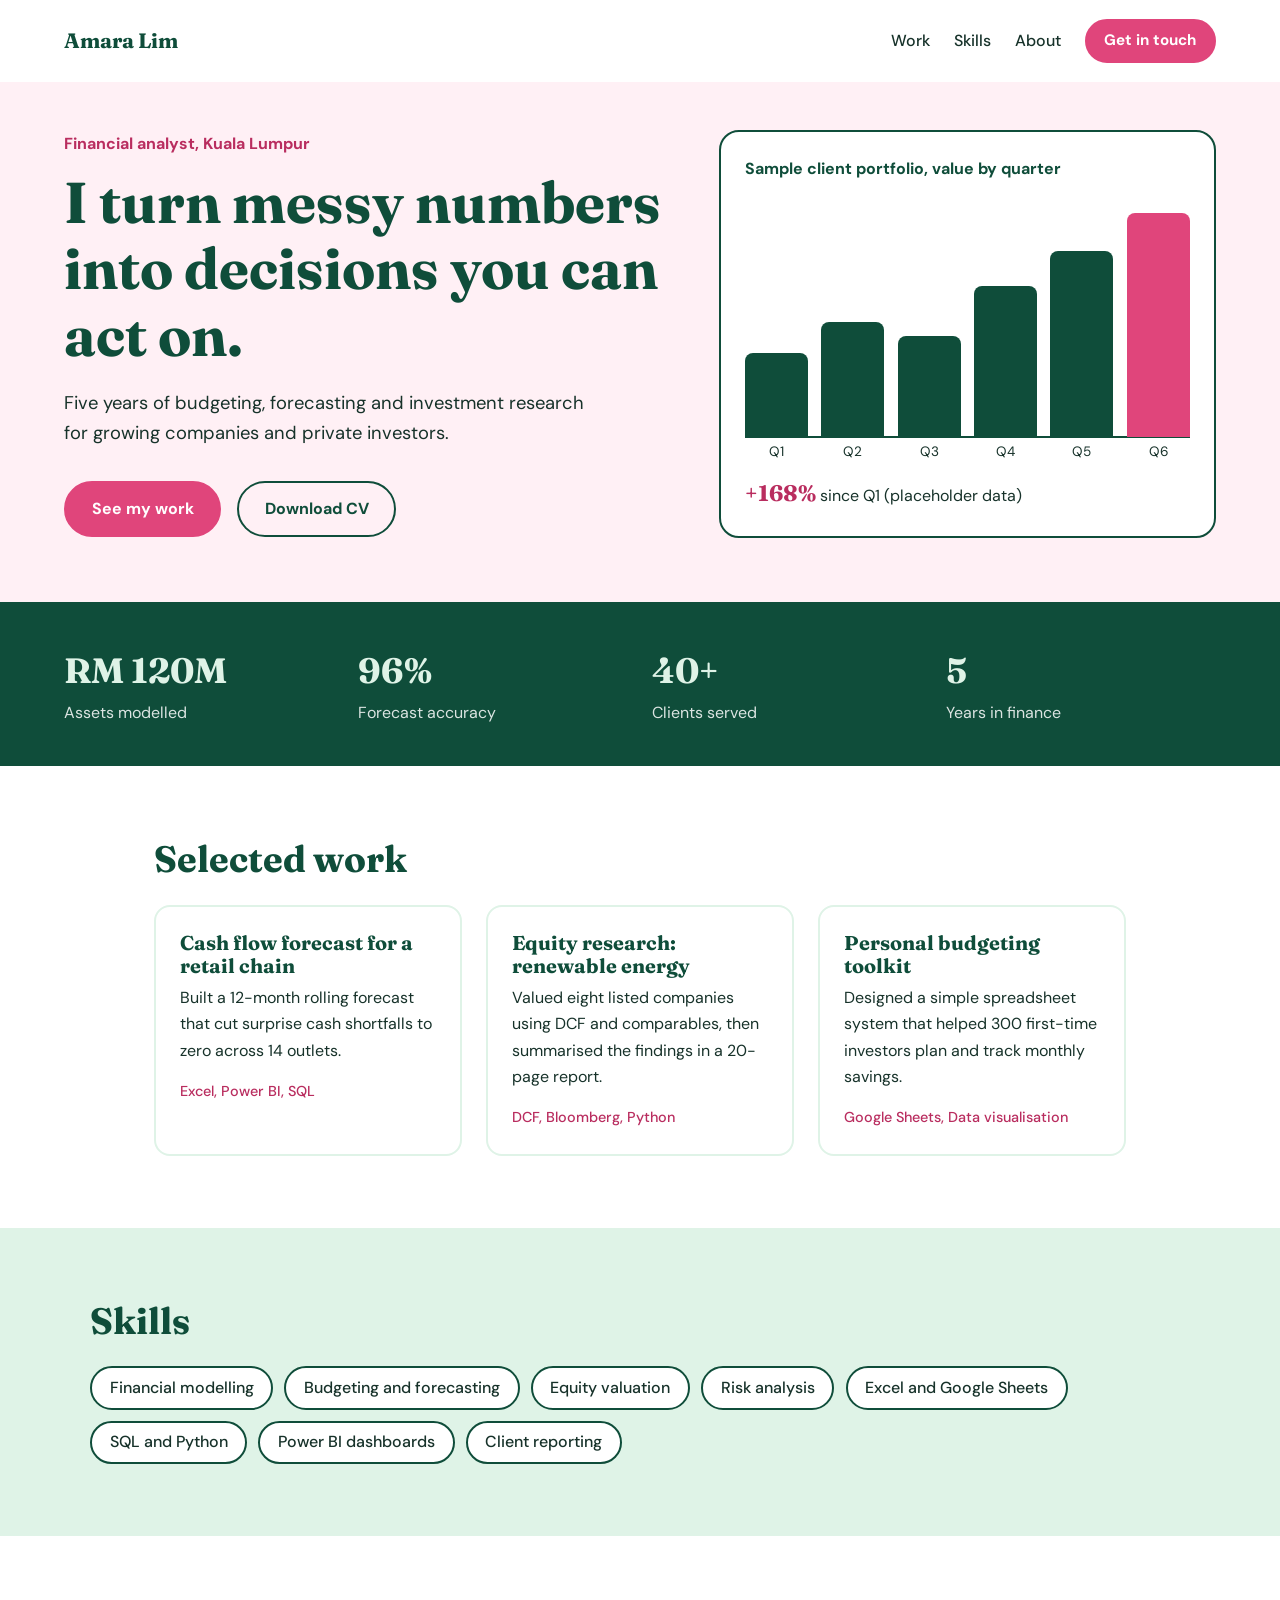
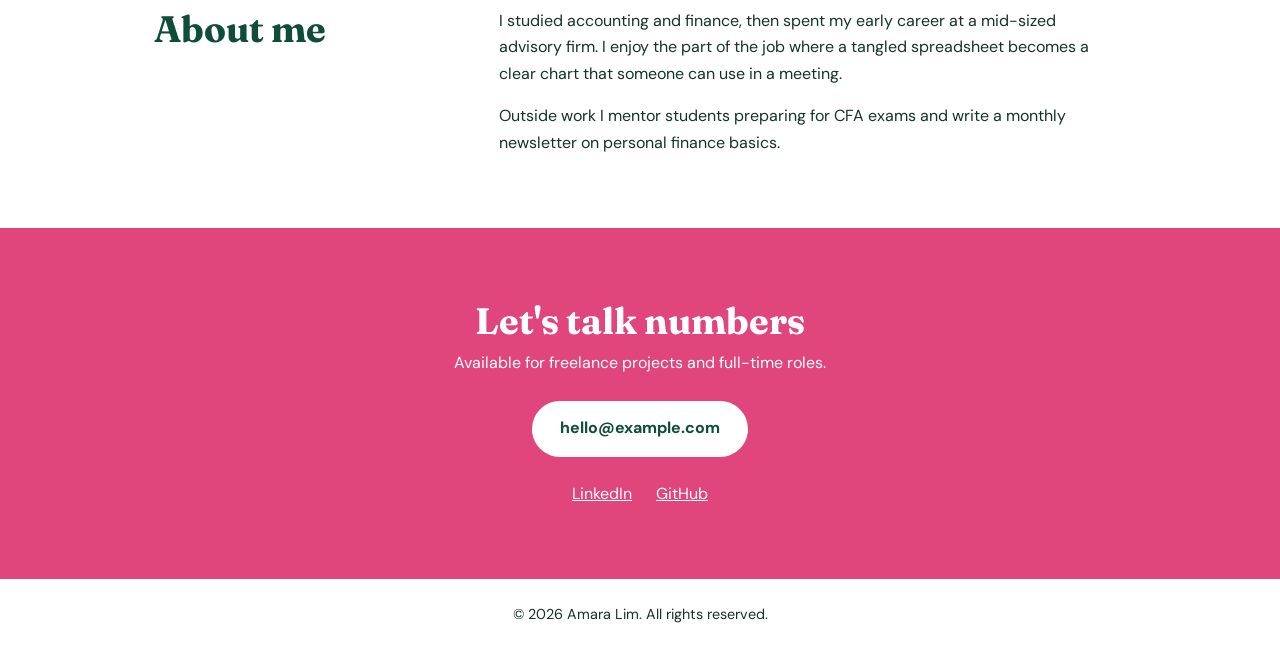
==== index.html @ 785788eb "Add files via upload" ====
<!DOCTYPE html>
<html lang="en">
<head>
  <meta charset="UTF-8">
  <meta name="viewport" content="width=device-width, initial-scale=1">
  <title>Amara Lim | Financial Analyst</title>
  <meta name="description" content="Portfolio of Amara Lim, a financial analyst specialising in budgeting, forecasting and investment research.">
  <link rel="preconnect" href="https://fonts.googleapis.com">
  <link rel="preconnect" href="https://fonts.gstatic.com" crossorigin>
  <link href="https://fonts.googleapis.com/css2?family=DM+Sans:wght@400;500;700&family=Fraunces:opsz,wght@9..144,500;9..144,700&display=swap" rel="stylesheet">
  <link rel="stylesheet" href="style.css">
</head>
<body>

<header class="site-header">
  <a class="logo" href="#top">Amara Lim</a>
  <nav aria-label="Main">
    <a href="#work">Work</a>
    <a href="#skills">Skills</a>
    <a href="#about">About</a>
    <a class="btn btn-small" href="#contact">Get in touch</a>
  </nav>
</header>

<main id="top">

  <section class="hero">
    <div class="hero-text">
      <p class="intro">Financial analyst, Kuala Lumpur</p>
      <h1>I turn messy numbers into decisions you can act on.</h1>
      <p class="lead">Five years of budgeting, forecasting and investment research for growing companies and private investors.</p>
      <div class="actions">
        <a class="btn" href="#work">See my work</a>
        <a class="btn btn-outline" href="resume.pdf">Download CV</a>
      </div>
    </div>

    <figure class="chart" aria-label="Sample chart: portfolio value growing over six quarters">
      <figcaption>Sample client portfolio, value by quarter</figcaption>
      <div class="bars">
        <div class="bar" style="--h:35%"><span>Q1</span></div>
        <div class="bar" style="--h:48%"><span>Q2</span></div>
        <div class="bar" style="--h:42%"><span>Q3</span></div>
        <div class="bar" style="--h:63%"><span>Q4</span></div>
        <div class="bar" style="--h:78%"><span>Q5</span></div>
        <div class="bar bar-latest" style="--h:94%"><span>Q6</span></div>
      </div>
      <p class="chart-note"><strong>+168%</strong> since Q1 (placeholder data)</p>
    </figure>
  </section>

  <section class="stats" aria-label="Highlights">
    <dl>
      <div><dt>Assets modelled</dt><dd>RM 120M</dd></div>
      <div><dt>Forecast accuracy</dt><dd>96%</dd></div>
      <div><dt>Clients served</dt><dd>40+</dd></div>
      <div><dt>Years in finance</dt><dd>5</dd></div>
    </dl>
  </section>

  <section id="work" class="section">
    <h2>Selected work</h2>
    <div class="work-list">
      <article class="work">
        <h3>Cash flow forecast for a retail chain</h3>
        <p>Built a 12-month rolling forecast that cut surprise cash shortfalls to zero across 14 outlets.</p>
        <p class="tags">Excel, Power BI, SQL</p>
      </article>
      <article class="work">
        <h3>Equity research: renewable energy</h3>
        <p>Valued eight listed companies using DCF and comparables, then summarised the findings in a 20-page report.</p>
        <p class="tags">DCF, Bloomberg, Python</p>
      </article>
      <article class="work">
        <h3>Personal budgeting toolkit</h3>
        <p>Designed a simple spreadsheet system that helped 300 first-time investors plan and track monthly savings.</p>
        <p class="tags">Google Sheets, Data visualisation</p>
      </article>
    </div>
  </section>

  <section id="skills" class="section section-tint">
    <h2>Skills</h2>
    <ul class="skills">
      <li>Financial modelling</li>
      <li>Budgeting and forecasting</li>
      <li>Equity valuation</li>
      <li>Risk analysis</li>
      <li>Excel and Google Sheets</li>
      <li>SQL and Python</li>
      <li>Power BI dashboards</li>
      <li>Client reporting</li>
    </ul>
  </section>

  <section id="about" class="section about">
    <h2>About me</h2>
    <div>
      <p>I studied accounting and finance, then spent my early career at a mid-sized advisory firm. I enjoy the part of the job where a tangled spreadsheet becomes a clear chart that someone can use in a meeting.</p>
      <p>Outside work I mentor students preparing for CFA exams and write a monthly newsletter on personal finance basics.</p>
    </div>
  </section>

  <section id="contact" class="contact">
    <h2>Let's talk numbers</h2>
    <p>Available for freelance projects and full-time roles.</p>
    <a class="btn btn-light" href="mailto:hello@example.com">hello@example.com</a>
    <p class="links"><a href="https://linkedin.com/">LinkedIn</a> <a href="https://github.com/">GitHub</a></p>
  </section>

</main>

<footer class="site-footer">
  <p>&copy; 2026 Amara Lim. All rights reserved.</p>
</footer>

</body>
</html>
---- style.css ----
:root {
  --white: #ffffff;
  --blush: #fff0f5;
  --pink: #e0457b;
  --pink-dark: #b92d5f;
  --green: #0f4d3a;
  --mint: #dff3e7;
  --ink: #17322a;
  --serif: "Fraunces", Georgia, serif;
  --sans: "DM Sans", system-ui, sans-serif;
}

* { box-sizing: border-box; margin: 0; }
html { scroll-behavior: smooth; }
body {
  font-family: var(--sans);
  color: var(--ink);
  background: var(--white);
  line-height: 1.65;
}
a { color: inherit; }
:focus-visible { outline: 3px solid var(--pink); outline-offset: 3px; }

h1, h2, h3 { font-family: var(--serif); color: var(--green); line-height: 1.15; }
h1 { font-size: clamp(2.2rem, 5vw, 3.6rem); font-weight: 700; }
h2 { font-size: clamp(1.7rem, 3vw, 2.3rem); margin-bottom: 1.5rem; }
h3 { font-size: 1.25rem; margin-bottom: .5rem; }

/* Header */
.site-header {
  display: flex; justify-content: space-between; align-items: center;
  flex-wrap: wrap; gap: 1rem;
  padding: 1.2rem clamp(1.2rem, 5vw, 4rem);
}
.logo { font-family: var(--serif); font-weight: 700; font-size: 1.3rem; color: var(--green); text-decoration: none; }
.site-header nav { display: flex; align-items: center; gap: 1.5rem; flex-wrap: wrap; }
.site-header nav a:not(.btn) { text-decoration: none; font-weight: 500; }
.site-header nav a:not(.btn):hover { color: var(--pink-dark); }

/* Buttons */
.btn {
  display: inline-block; padding: .8rem 1.6rem; border-radius: 999px;
  background: var(--pink); color: var(--white); font-weight: 700;
  text-decoration: none; border: 2px solid var(--pink);
  transition: background .2s, color .2s;
}
.btn:hover { background: var(--pink-dark); border-color: var(--pink-dark); }
.btn-small { padding: .45rem 1.1rem; font-size: .95rem; }
.btn-outline { background: transparent; color: var(--green); border-color: var(--green); }
.btn-outline:hover { background: var(--green); border-color: var(--green); color: var(--white); }
.btn-light { background: var(--white); color: var(--green); border-color: var(--white); }
.btn-light:hover { background: var(--blush); border-color: var(--blush); }

/* Hero */
.hero {
  display: grid; grid-template-columns: 1.1fr .9fr; gap: 3rem; align-items: center;
  padding: 3rem clamp(1.2rem, 5vw, 4rem) 4rem;
  background: var(--blush);
}
.intro { color: var(--pink-dark); font-weight: 700; margin-bottom: .8rem; }
.lead { font-size: 1.15rem; max-width: 34rem; margin: 1.2rem 0 2rem; }
.actions { display: flex; gap: 1rem; flex-wrap: wrap; }

/* Pure CSS chart: the one memorable element */
.chart {
  background: var(--white); border-radius: 20px; padding: 1.5rem;
  border: 2px solid var(--green);
}
.chart figcaption { font-weight: 700; color: var(--green); margin-bottom: 1rem; }
.bars { display: flex; align-items: flex-end; gap: .8rem; height: 240px; border-bottom: 2px solid var(--green); }
.bar {
  flex: 1; height: var(--h); background: var(--green);
  border-radius: 8px 8px 0 0; position: relative;
  transform-origin: bottom; animation: grow .9s ease-out both;
}
.bar:nth-child(2) { animation-delay: .08s; }
.bar:nth-child(3) { animation-delay: .16s; }
.bar:nth-child(4) { animation-delay: .24s; }
.bar:nth-child(5) { animation-delay: .32s; }
.bar:nth-child(6) { animation-delay: .4s; }
.bar-latest { background: var(--pink); }
.bar span { position: absolute; bottom: -1.7rem; left: 50%; transform: translateX(-50%); font-size: .85rem; }
.chart-note { margin-top: 2.3rem; }
.chart-note strong { color: var(--pink-dark); font-size: 1.4rem; font-family: var(--serif); }
@keyframes grow { from { transform: scaleY(0); } to { transform: scaleY(1); } }

/* Stats */
.stats { background: var(--green); color: var(--white); padding: 2.5rem clamp(1.2rem, 5vw, 4rem); }
.stats dl { display: grid; grid-template-columns: repeat(auto-fit, minmax(150px, 1fr)); gap: 1.5rem; }
.stats dd { font-family: var(--serif); font-size: 2.2rem; font-weight: 700; color: var(--mint); }
.stats dt { order: 2; opacity: .85; }
.stats dl div { display: flex; flex-direction: column; }

/* Sections */
.section { padding: 4.5rem clamp(1.2rem, 5vw, 4rem); max-width: 1100px; margin: 0 auto; }
.section-tint { max-width: none; background: var(--mint); }
.section-tint > * { max-width: 1100px; margin-left: auto; margin-right: auto; }

.work-list { display: grid; grid-template-columns: repeat(auto-fit, minmax(260px, 1fr)); gap: 1.5rem; }
.work { padding: 1.5rem; border-radius: 16px; border: 2px solid var(--mint); }
.work:hover { border-color: var(--pink); }
.tags { margin-top: 1rem; font-size: .9rem; color: var(--pink-dark); font-weight: 500; }

.skills { list-style: none; padding: 0; display: flex; flex-wrap: wrap; gap: .7rem; }
.skills li { background: var(--white); border: 2px solid var(--green); border-radius: 999px; padding: .4rem 1.1rem; font-weight: 500; }

.about { display: grid; grid-template-columns: 1fr 2fr; gap: 2rem; }
.about h2 { margin: 0; }
.about p + p { margin-top: 1rem; }
.about p { max-width: 38rem; }

/* Contact and footer */
.contact { background: var(--pink); color: var(--white); text-align: center; padding: 4.5rem 1.2rem; }
.contact h2 { color: var(--white); margin-bottom: .5rem; }
.contact .btn { margin-top: 1.5rem; }
.links { margin-top: 1.5rem; display: flex; gap: 1.5rem; justify-content: center; }
.site-footer { text-align: center; padding: 1.5rem; font-size: .9rem; }

/* Mobile */
@media (max-width: 800px) {
  .hero, .about { grid-template-columns: 1fr; }
}
@media (prefers-reduced-motion: reduce) {
  html { scroll-behavior: auto; }
  .bar { animation: none; }
}
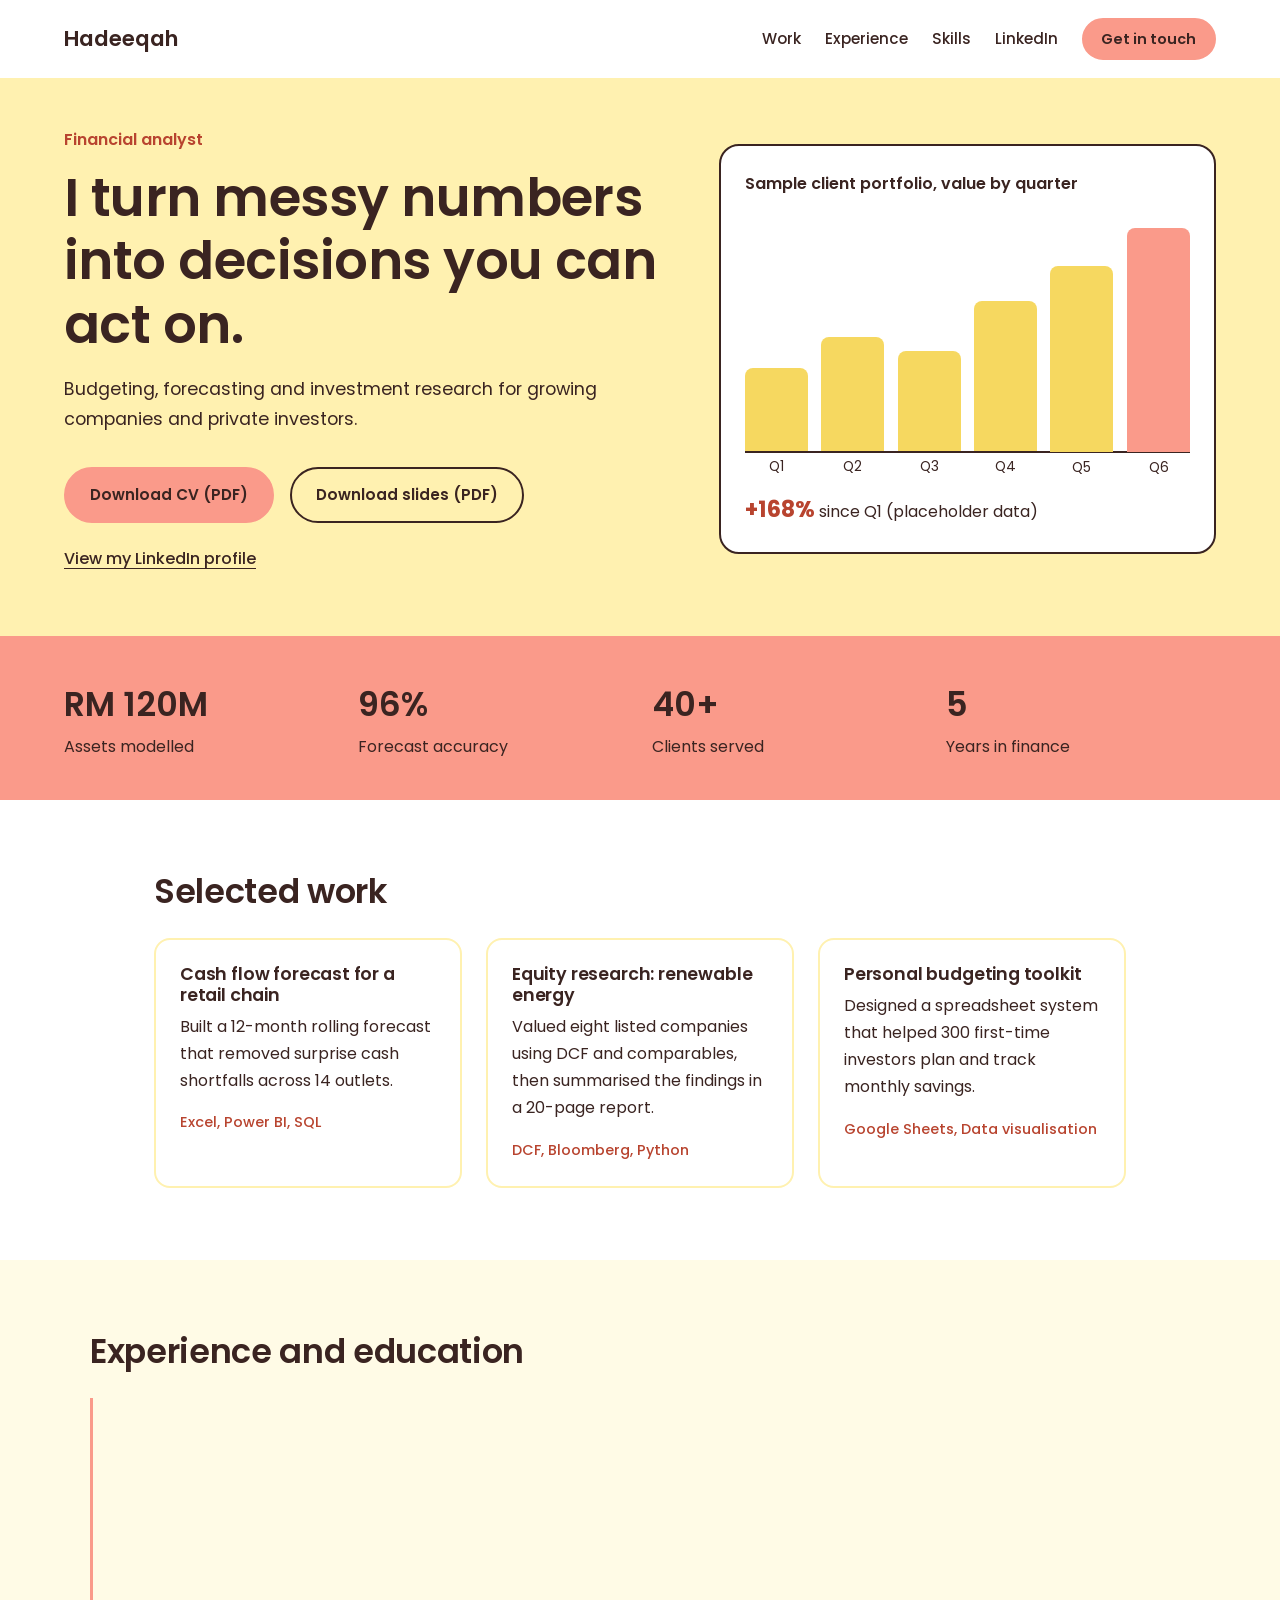
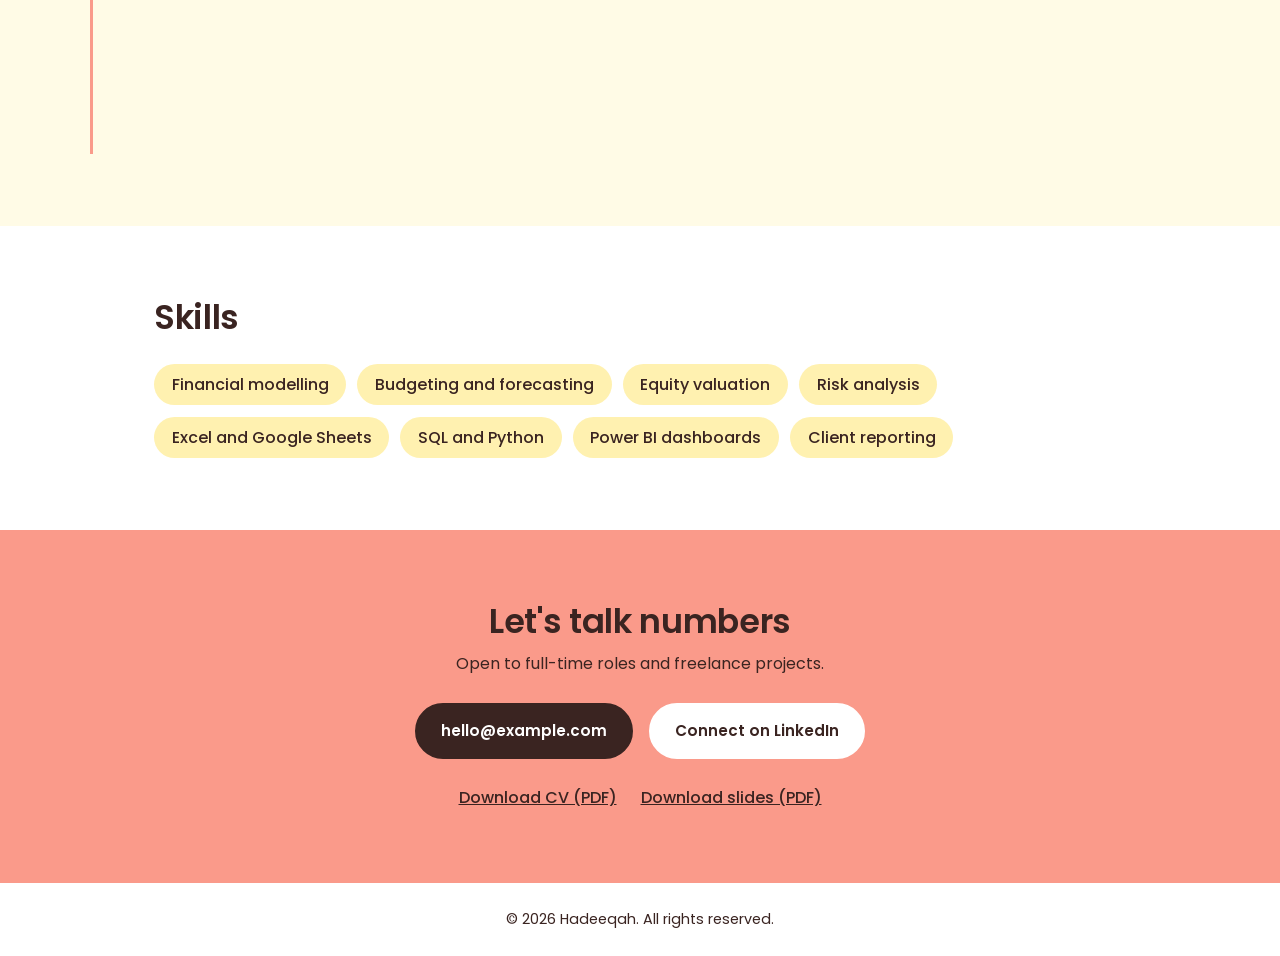
==== commit e9d63647: "Add files via upload" ====
--- a/index.html
+++ b/index.html
@@ -3,21 +3,22 @@
 <head>
   <meta charset="UTF-8">
   <meta name="viewport" content="width=device-width, initial-scale=1">
-  <title>Amara Lim | Financial Analyst</title>
-  <meta name="description" content="Portfolio of Amara Lim, a financial analyst specialising in budgeting, forecasting and investment research.">
+  <title>Hadeeqah | Financial Analyst</title>
+  <meta name="description" content="Portfolio and CV of Hadeeqah, a financial analyst specialising in budgeting, forecasting and investment research.">
   <link rel="preconnect" href="https://fonts.googleapis.com">
   <link rel="preconnect" href="https://fonts.gstatic.com" crossorigin>
-  <link href="https://fonts.googleapis.com/css2?family=DM+Sans:wght@400;500;700&family=Fraunces:opsz,wght@9..144,500;9..144,700&display=swap" rel="stylesheet">
+  <link href="https://fonts.googleapis.com/css2?family=Poppins:wght@400;500;600&display=swap" rel="stylesheet">
   <link rel="stylesheet" href="style.css">
 </head>
 <body>
 
 <header class="site-header">
-  <a class="logo" href="#top">Amara Lim</a>
+  <a class="logo" href="#top">Hadeeqah</a>
   <nav aria-label="Main">
     <a href="#work">Work</a>
+    <a href="#experience">Experience</a>
     <a href="#skills">Skills</a>
-    <a href="#about">About</a>
+    <a href="https://www.linkedin.com/in/nurhadeeqah/" target="_blank" rel="noopener">LinkedIn</a>
     <a class="btn btn-small" href="#contact">Get in touch</a>
   </nav>
 </header>
@@ -26,13 +27,14 @@
 
   <section class="hero">
     <div class="hero-text">
-      <p class="intro">Financial analyst, Kuala Lumpur</p>
+      <p class="intro">Financial analyst</p>
       <h1>I turn messy numbers into decisions you can act on.</h1>
-      <p class="lead">Five years of budgeting, forecasting and investment research for growing companies and private investors.</p>
+      <p class="lead">Budgeting, forecasting and investment research for growing companies and private investors.</p>
       <div class="actions">
-        <a class="btn" href="#work">See my work</a>
-        <a class="btn btn-outline" href="resume.pdf">Download CV</a>
+        <a class="btn" href="Hadeeqah-CV.pdf" download>Download CV (PDF)</a>
+        <a class="btn btn-outline" href="Hadeeqah-Slides.pdf" download>Download slides (PDF)</a>
       </div>
+      <p class="hero-link"><a href="https://www.linkedin.com/in/nurhadeeqah/" target="_blank" rel="noopener">View my LinkedIn profile</a></p>
     </div>
 
     <figure class="chart" aria-label="Sample chart: portfolio value growing over six quarters">
@@ -63,7 +65,7 @@
     <div class="work-list">
       <article class="work">
         <h3>Cash flow forecast for a retail chain</h3>
-        <p>Built a 12-month rolling forecast that cut surprise cash shortfalls to zero across 14 outlets.</p>
+        <p>Built a 12-month rolling forecast that removed surprise cash shortfalls across 14 outlets.</p>
         <p class="tags">Excel, Power BI, SQL</p>
       </article>
       <article class="work">
@@ -73,13 +75,36 @@
       </article>
       <article class="work">
         <h3>Personal budgeting toolkit</h3>
-        <p>Designed a simple spreadsheet system that helped 300 first-time investors plan and track monthly savings.</p>
+        <p>Designed a spreadsheet system that helped 300 first-time investors plan and track monthly savings.</p>
         <p class="tags">Google Sheets, Data visualisation</p>
       </article>
     </div>
   </section>
 
-  <section id="skills" class="section section-tint">
+  <section id="experience" class="section section-tint">
+    <div class="inner">
+      <h2>Experience and education</h2>
+      <ol class="timeline">
+        <li>
+          <p class="when">2023 to present</p>
+          <h3>Financial Analyst, Company Name</h3>
+          <p>Own the monthly forecast and variance reporting for three business units. Present findings to senior management.</p>
+        </li>
+        <li>
+          <p class="when">2021 to 2023</p>
+          <h3>Junior Analyst, Company Name</h3>
+          <p>Prepared budgets, supported audits and automated recurring reports, saving the team about 10 hours a week.</p>
+        </li>
+        <li>
+          <p class="when">2017 to 2021</p>
+          <h3>BSc Accounting and Finance, University Name</h3>
+          <p>Graduated with honours. Led the university investment society in its final year.</p>
+        </li>
+      </ol>
+    </div>
+  </section>
+
+  <section id="skills" class="section">
     <h2>Skills</h2>
     <ul class="skills">
       <li>Financial modelling</li>
@@ -93,25 +118,20 @@
     </ul>
   </section>
 
-  <section id="about" class="section about">
-    <h2>About me</h2>
-    <div>
-      <p>I studied accounting and finance, then spent my early career at a mid-sized advisory firm. I enjoy the part of the job where a tangled spreadsheet becomes a clear chart that someone can use in a meeting.</p>
-      <p>Outside work I mentor students preparing for CFA exams and write a monthly newsletter on personal finance basics.</p>
-    </div>
-  </section>
-
   <section id="contact" class="contact">
     <h2>Let's talk numbers</h2>
-    <p>Available for freelance projects and full-time roles.</p>
-    <a class="btn btn-light" href="mailto:hello@example.com">hello@example.com</a>
-    <p class="links"><a href="https://linkedin.com/">LinkedIn</a> <a href="https://github.com/">GitHub</a></p>
+    <p>Open to full-time roles and freelance projects.</p>
+    <div class="actions">
+      <a class="btn btn-dark" href="mailto:hello@example.com">hello@example.com</a>
+      <a class="btn btn-light" href="https://www.linkedin.com/in/nurhadeeqah/" target="_blank" rel="noopener">Connect on LinkedIn</a>
+    </div>
+    <p class="downloads"><a href="Hadeeqah-CV.pdf" download>Download CV (PDF)</a> <a href="Hadeeqah-Slides.pdf" download>Download slides (PDF)</a></p>
   </section>
 
 </main>
 
 <footer class="site-footer">
-  <p>&copy; 2026 Amara Lim. All rights reserved.</p>
+  <p>&copy; 2026 Hadeeqah. All rights reserved.</p>
 </footer>
 
 </body>
--- a/style.css
+++ b/style.css
@@ -1,126 +1,108 @@
+/* Optional: if you own the Hero New font, put the files in /fonts and they load automatically. */
+@font-face {
+  font-family: "Hero New";
+  src: local("Hero New"), local("HeroNew-Regular"), url("fonts/HeroNew-Regular.woff2") format("woff2");
+  font-weight: 400; font-display: swap;
+}
+@font-face {
+  font-family: "Hero New";
+  src: local("Hero New Semibold"), local("HeroNew-SemiBold"), url("fonts/HeroNew-SemiBold.woff2") format("woff2");
+  font-weight: 600; font-display: swap;
+}
+
 :root {
   --white: #ffffff;
-  --blush: #fff0f5;
-  --pink: #e0457b;
-  --pink-dark: #b92d5f;
-  --green: #0f4d3a;
-  --mint: #dff3e7;
-  --ink: #17322a;
-  --serif: "Fraunces", Georgia, serif;
-  --sans: "DM Sans", system-ui, sans-serif;
+  --yellow: #fff1b0;
+  --yellow-soft: #fffbe6;
+  --yellow-deep: #f6d860;
+  --salmon: #fa9a8a;
+  --salmon-deep: #b8442f;
+  --ink: #3a2421;
+  --font: "Hero New", "Hero", "Poppins", system-ui, sans-serif;
 }
 
 * { box-sizing: border-box; margin: 0; }
 html { scroll-behavior: smooth; }
-body {
-  font-family: var(--sans);
-  color: var(--ink);
-  background: var(--white);
-  line-height: 1.65;
-}
+body { font-family: var(--font); color: var(--ink); background: var(--white); line-height: 1.7; font-size: 1rem; }
 a { color: inherit; }
-:focus-visible { outline: 3px solid var(--pink); outline-offset: 3px; }
+:focus-visible { outline: 3px solid var(--salmon-deep); outline-offset: 3px; }
 
-h1, h2, h3 { font-family: var(--serif); color: var(--green); line-height: 1.15; }
-h1 { font-size: clamp(2.2rem, 5vw, 3.6rem); font-weight: 700; }
-h2 { font-size: clamp(1.7rem, 3vw, 2.3rem); margin-bottom: 1.5rem; }
-h3 { font-size: 1.25rem; margin-bottom: .5rem; }
+h1, h2, h3 { font-weight: 600; line-height: 1.2; letter-spacing: -.01em; }
+h1 { font-size: clamp(2.1rem, 4.6vw, 3.3rem); }
+h2 { font-size: clamp(1.6rem, 3vw, 2.1rem); margin-bottom: 1.6rem; }
+h3 { font-size: 1.1rem; margin-bottom: .4rem; }
 
 /* Header */
-.site-header {
-  display: flex; justify-content: space-between; align-items: center;
-  flex-wrap: wrap; gap: 1rem;
-  padding: 1.2rem clamp(1.2rem, 5vw, 4rem);
-}
-.logo { font-family: var(--serif); font-weight: 700; font-size: 1.3rem; color: var(--green); text-decoration: none; }
+.site-header { display: flex; justify-content: space-between; align-items: center; flex-wrap: wrap; gap: 1rem; padding: 1.1rem clamp(1.2rem, 5vw, 4rem); }
+.logo { font-weight: 600; font-size: 1.35rem; text-decoration: none; }
 .site-header nav { display: flex; align-items: center; gap: 1.5rem; flex-wrap: wrap; }
-.site-header nav a:not(.btn) { text-decoration: none; font-weight: 500; }
-.site-header nav a:not(.btn):hover { color: var(--pink-dark); }
+.site-header nav a:not(.btn) { text-decoration: none; font-weight: 500; font-size: .95rem; }
+.site-header nav a:not(.btn):hover { text-decoration: underline; text-decoration-color: var(--salmon); text-decoration-thickness: 3px; text-underline-offset: 6px; }
 
 /* Buttons */
-.btn {
-  display: inline-block; padding: .8rem 1.6rem; border-radius: 999px;
-  background: var(--pink); color: var(--white); font-weight: 700;
-  text-decoration: none; border: 2px solid var(--pink);
-  transition: background .2s, color .2s;
-}
-.btn:hover { background: var(--pink-dark); border-color: var(--pink-dark); }
-.btn-small { padding: .45rem 1.1rem; font-size: .95rem; }
-.btn-outline { background: transparent; color: var(--green); border-color: var(--green); }
-.btn-outline:hover { background: var(--green); border-color: var(--green); color: var(--white); }
-.btn-light { background: var(--white); color: var(--green); border-color: var(--white); }
-.btn-light:hover { background: var(--blush); border-color: var(--blush); }
+.btn { display: inline-block; padding: .8rem 1.5rem; border-radius: 999px; background: var(--salmon); color: var(--ink); font-weight: 600; font-size: .95rem; text-decoration: none; border: 2px solid var(--salmon); transition: background .2s, border-color .2s; }
+.btn:hover { background: var(--yellow-deep); border-color: var(--yellow-deep); }
+.btn-small { padding: .45rem 1.1rem; font-size: .9rem; }
+.btn-outline { background: transparent; border-color: var(--ink); }
+.btn-outline:hover { background: var(--ink); border-color: var(--ink); color: var(--white); }
+.btn-dark { background: var(--ink); border-color: var(--ink); color: var(--white); }
+.btn-dark:hover { background: var(--white); border-color: var(--white); color: var(--ink); }
+.btn-light { background: var(--white); border-color: var(--white); }
+.btn-light:hover { background: var(--yellow); border-color: var(--yellow); }
 
 /* Hero */
-.hero {
-  display: grid; grid-template-columns: 1.1fr .9fr; gap: 3rem; align-items: center;
-  padding: 3rem clamp(1.2rem, 5vw, 4rem) 4rem;
-  background: var(--blush);
-}
-.intro { color: var(--pink-dark); font-weight: 700; margin-bottom: .8rem; }
-.lead { font-size: 1.15rem; max-width: 34rem; margin: 1.2rem 0 2rem; }
+.hero { display: grid; grid-template-columns: 1.1fr .9fr; gap: 3rem; align-items: center; padding: 3rem clamp(1.2rem, 5vw, 4rem) 4rem; background: var(--yellow); }
+.intro { color: var(--salmon-deep); font-weight: 600; margin-bottom: .8rem; }
+.lead { font-size: 1.1rem; max-width: 34rem; margin: 1.2rem 0 2rem; }
 .actions { display: flex; gap: 1rem; flex-wrap: wrap; }
+.hero-link { margin-top: 1.4rem; font-weight: 500; }
+.hero-link a { text-underline-offset: 4px; }
 
-/* Pure CSS chart: the one memorable element */
-.chart {
-  background: var(--white); border-radius: 20px; padding: 1.5rem;
-  border: 2px solid var(--green);
-}
-.chart figcaption { font-weight: 700; color: var(--green); margin-bottom: 1rem; }
-.bars { display: flex; align-items: flex-end; gap: .8rem; height: 240px; border-bottom: 2px solid var(--green); }
-.bar {
-  flex: 1; height: var(--h); background: var(--green);
-  border-radius: 8px 8px 0 0; position: relative;
-  transform-origin: bottom; animation: grow .9s ease-out both;
-}
-.bar:nth-child(2) { animation-delay: .08s; }
-.bar:nth-child(3) { animation-delay: .16s; }
-.bar:nth-child(4) { animation-delay: .24s; }
-.bar:nth-child(5) { animation-delay: .32s; }
-.bar:nth-child(6) { animation-delay: .4s; }
-.bar-latest { background: var(--pink); }
+/* Pure CSS chart */
+.chart { background: var(--white); border-radius: 20px; padding: 1.5rem; border: 2px solid var(--ink); }
+.chart figcaption { font-weight: 600; margin-bottom: 1rem; }
+.bars { display: flex; align-items: flex-end; gap: .8rem; height: 240px; border-bottom: 2px solid var(--ink); }
+.bar { flex: 1; height: var(--h); background: var(--yellow-deep); border-radius: 8px 8px 0 0; position: relative; transform-origin: bottom; animation: grow .9s ease-out both; }
+.bar:nth-child(2) { animation-delay: .08s; } .bar:nth-child(3) { animation-delay: .16s; }
+.bar:nth-child(4) { animation-delay: .24s; } .bar:nth-child(5) { animation-delay: .32s; } .bar:nth-child(6) { animation-delay: .4s; }
+.bar-latest { background: var(--salmon); }
 .bar span { position: absolute; bottom: -1.7rem; left: 50%; transform: translateX(-50%); font-size: .85rem; }
 .chart-note { margin-top: 2.3rem; }
-.chart-note strong { color: var(--pink-dark); font-size: 1.4rem; font-family: var(--serif); }
+.chart-note strong { color: var(--salmon-deep); font-size: 1.4rem; }
 @keyframes grow { from { transform: scaleY(0); } to { transform: scaleY(1); } }
 
 /* Stats */
-.stats { background: var(--green); color: var(--white); padding: 2.5rem clamp(1.2rem, 5vw, 4rem); }
+.stats { background: var(--salmon); padding: 2.5rem clamp(1.2rem, 5vw, 4rem); }
 .stats dl { display: grid; grid-template-columns: repeat(auto-fit, minmax(150px, 1fr)); gap: 1.5rem; }
-.stats dd { font-family: var(--serif); font-size: 2.2rem; font-weight: 700; color: var(--mint); }
-.stats dt { order: 2; opacity: .85; }
 .stats dl div { display: flex; flex-direction: column; }
+.stats dd { font-size: 2.1rem; font-weight: 600; }
+.stats dt { order: 2; }
 
 /* Sections */
 .section { padding: 4.5rem clamp(1.2rem, 5vw, 4rem); max-width: 1100px; margin: 0 auto; }
-.section-tint { max-width: none; background: var(--mint); }
-.section-tint > * { max-width: 1100px; margin-left: auto; margin-right: auto; }
+.section-tint { max-width: none; background: var(--yellow-soft); }
+.section-tint .inner { max-width: 1100px; margin: 0 auto; }
 
 .work-list { display: grid; grid-template-columns: repeat(auto-fit, minmax(260px, 1fr)); gap: 1.5rem; }
-.work { padding: 1.5rem; border-radius: 16px; border: 2px solid var(--mint); }
-.work:hover { border-color: var(--pink); }
-.tags { margin-top: 1rem; font-size: .9rem; color: var(--pink-dark); font-weight: 500; }
+.work { padding: 1.5rem; border-radius: 16px; border: 2px solid var(--yellow); }
+.work:hover { border-color: var(--salmon); }
+.tags { margin-top: 1rem; font-size: .9rem; color: var(--salmon-deep); font-weight: 500; }
+
+/* Timeline: experience is a real sequence */
+.timeline { list-style: none; padding: 0 0 0 1.5rem; border-left: 3px solid var(--salmon); display: grid; gap: 2rem; max-width: 46rem; }
+.timeline li { position: relative; }
+.timeline li::before { content: ""; position: absolute; left: calc(-1.5rem - 8px); top: .45rem; width: 13px; height: 13px; border-radius: 50%; background: var(--white); border: 3px solid var(--salmon-deep); }
+.when { font-size: .9rem; font-weight: 500; color: var(--salmon-deep); }
 
 .skills { list-style: none; padding: 0; display: flex; flex-wrap: wrap; gap: .7rem; }
-.skills li { background: var(--white); border: 2px solid var(--green); border-radius: 999px; padding: .4rem 1.1rem; font-weight: 500; }
+.skills li { background: var(--yellow); border-radius: 999px; padding: .45rem 1.1rem; font-weight: 500; }
 
-.about { display: grid; grid-template-columns: 1fr 2fr; gap: 2rem; }
-.about h2 { margin: 0; }
-.about p + p { margin-top: 1rem; }
-.about p { max-width: 38rem; }
-
-/* Contact and footer */
-.contact { background: var(--pink); color: var(--white); text-align: center; padding: 4.5rem 1.2rem; }
-.contact h2 { color: var(--white); margin-bottom: .5rem; }
-.contact .btn { margin-top: 1.5rem; }
-.links { margin-top: 1.5rem; display: flex; gap: 1.5rem; justify-content: center; }
+/* Contact */
+.contact { background: var(--salmon); text-align: center; padding: 4.5rem 1.2rem; }
+.contact h2 { margin-bottom: .5rem; }
+.contact .actions { justify-content: center; margin-top: 1.6rem; }
+.downloads { margin-top: 1.6rem; display: flex; gap: 1.5rem; justify-content: center; flex-wrap: wrap; font-weight: 500; }
 .site-footer { text-align: center; padding: 1.5rem; font-size: .9rem; }
 
-/* Mobile */
-@media (max-width: 800px) {
-  .hero, .about { grid-template-columns: 1fr; }
-}
-@media (prefers-reduced-motion: reduce) {
-  html { scroll-behavior: auto; }
-  .bar { animation: none; }
-}
+@media (max-width: 800px) { .hero { grid-template-columns: 1fr; } }
+@media (prefers-reduced-motion: reduce) { html { scroll-behavior: auto; } .bar { animation: none; } }
